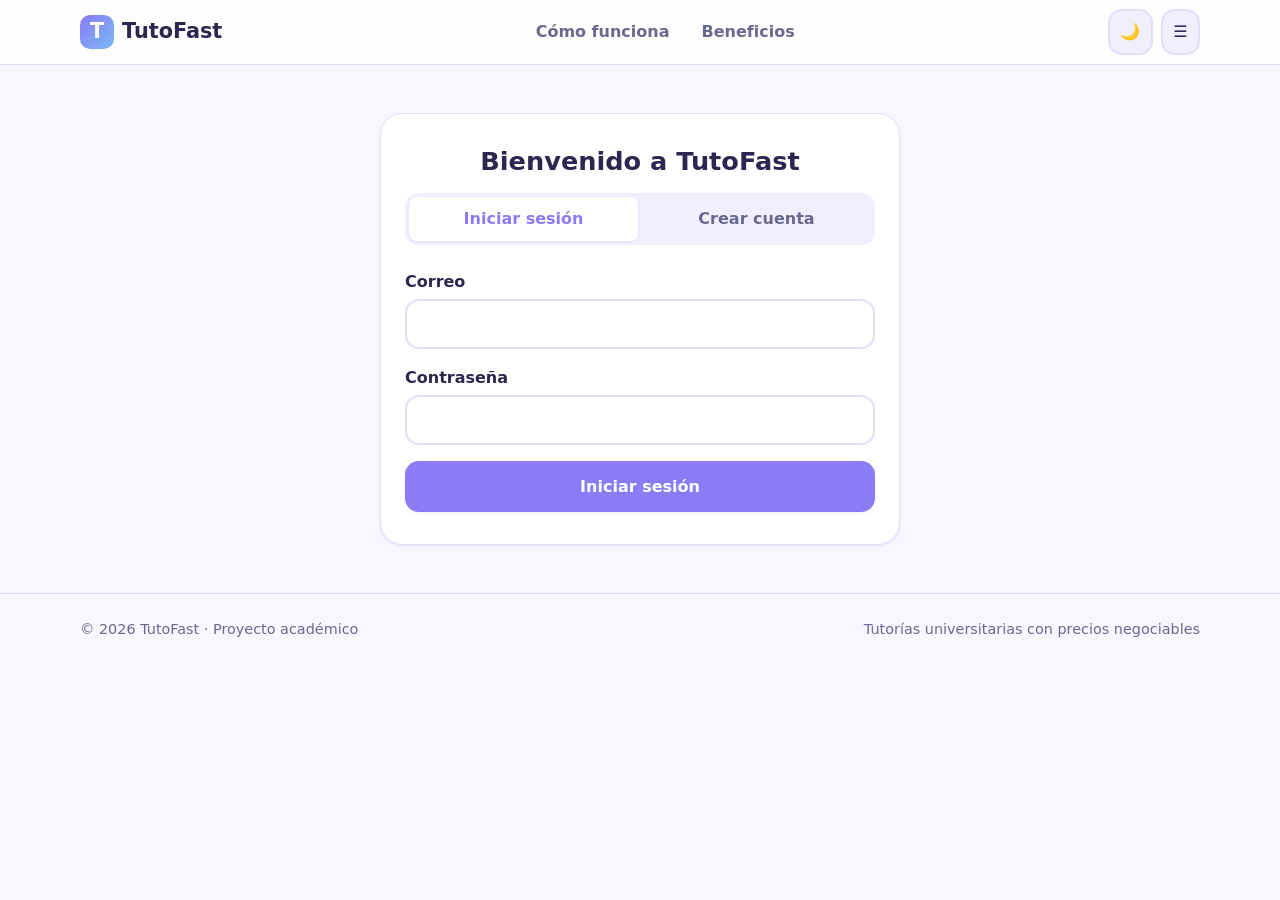
==== frontend/acceso.html @ 6433d2ff "feat(03): auditoría de identidad y frontend de acceso y perfil ServicioAuditoria con consulta filtra" ====
<!DOCTYPE html>
<html lang="es" data-theme="light">
<head>
  <meta charset="UTF-8">
  <meta name="viewport" content="width=device-width, initial-scale=1">
  <title>Acceso · TutoFast</title>
  <link rel="stylesheet" href="css/variables.css">
  <link rel="stylesheet" href="css/estilos.css">
  <script>
    // Aplica el tema guardado antes de pintar para evitar parpadeos.
    (function () {
      var t = localStorage.getItem('tutofast_tema');
      if (t !== 'light' && t !== 'dark') {
        t = window.matchMedia && window.matchMedia('(prefers-color-scheme: dark)').matches ? 'dark' : 'light';
      }
      document.documentElement.setAttribute('data-theme', t);
    })();
  </script>
</head>
<body>
  <header class="navbar" data-encabezado></header>

  <main class="seccion acceso">
    <div class="contenedor acceso__interior">
      <section class="tarjeta acceso__tarjeta" aria-labelledby="acceso-titulo">
        <h1 id="acceso-titulo" class="acceso__titulo">Bienvenido a TutoFast</h1>

        <div class="pestanas" role="tablist" aria-label="Acceso">
          <button class="pestana" type="button" role="tab" id="pestana-ingreso" aria-controls="panel-ingreso" aria-selected="true">Iniciar sesión</button>
          <button class="pestana" type="button" role="tab" id="pestana-registro" aria-controls="panel-registro" aria-selected="false" tabindex="-1">Crear cuenta</button>
        </div>

        <div id="aviso" class="alerta" role="status" hidden></div>

        <!-- Inicio de sesión -->
        <form id="panel-ingreso" class="panel" role="tabpanel" aria-labelledby="pestana-ingreso" novalidate>
          <div class="campo">
            <label for="ingreso-correo">Correo</label>
            <input type="email" id="ingreso-correo" name="correo" autocomplete="email" required>
            <div class="campo__error" data-error-de="correo" hidden></div>
          </div>
          <div class="campo">
            <label for="ingreso-clave">Contraseña</label>
            <input type="password" id="ingreso-clave" name="clave" autocomplete="current-password" required>
            <div class="campo__error" data-error-de="clave" hidden></div>
          </div>
          <button class="btn btn--primario btn--bloque" type="submit">Iniciar sesión</button>
        </form>

        <!-- Registro -->
        <form id="panel-registro" class="panel" role="tabpanel" aria-labelledby="pestana-registro" novalidate hidden>
          <fieldset class="campo selector-rol">
            <legend>Quiero registrarme como</legend>
            <label class="opcion-rol"><input type="radio" name="rol" value="ESTUDIANTE" checked> <span>Estudiante</span></label>
            <label class="opcion-rol"><input type="radio" name="rol" value="TUTOR"> <span>Tutor</span></label>
            <p class="campo__ayuda">Más adelante podrás activar el otro rol desde tu perfil.</p>
          </fieldset>

          <div class="campo">
            <label for="registro-nombre">Nombre completo</label>
            <input type="text" id="registro-nombre" name="nombre" autocomplete="name" maxlength="120" required>
            <div class="campo__error" data-error-de="nombre" hidden></div>
          </div>
          <div class="campo">
            <label for="registro-correo">Correo</label>
            <input type="email" id="registro-correo" name="correo" autocomplete="email" maxlength="120" required>
            <div class="campo__ayuda">Con correo institucional (.edu.co) tu verificación tiene prioridad.</div>
            <div class="campo__error" data-error-de="correo" hidden></div>
          </div>
          <div class="campo">
            <label for="registro-documento">Documento de identidad</label>
            <input type="text" id="registro-documento" name="documento" inputmode="numeric" autocomplete="off" maxlength="15" required>
            <div class="campo__ayuda">Solo números, entre 5 y 15 dígitos.</div>
            <div class="campo__error" data-error-de="documento" hidden></div>
          </div>
          <div class="campo">
            <label for="registro-clave">Contraseña</label>
            <input type="password" id="registro-clave" name="clave" autocomplete="new-password" maxlength="64" required>
            <div class="campo__ayuda">Entre 8 y 64 caracteres, con al menos una letra y un número.</div>
            <div class="campo__error" data-error-de="clave" hidden></div>
          </div>
          <div class="campo" id="campo-semestre">
            <label for="registro-semestre">Semestre actual</label>
            <input type="number" id="registro-semestre" name="semestre" min="1" max="14" inputmode="numeric">
            <div class="campo__error" data-error-de="semestre" hidden></div>
          </div>

          <div class="campo campo--casilla">
            <label class="casilla">
              <input type="checkbox" id="registro-acepta" name="aceptaTratamientoDatos" required>
              <span>Autorizo el tratamiento de mis datos personales conforme a la <strong>Ley 1581 de 2012</strong> y la política de tratamiento de datos de TutoFast.</span>
            </label>
            <div class="campo__error" data-error-de="aceptaTratamientoDatos" hidden></div>
          </div>

          <button class="btn btn--primario btn--bloque" type="submit">Crear cuenta</button>
        </form>
      </section>
    </div>
  </main>

  <footer class="pie">
    <div class="contenedor pie__interior">
      <span>© <span id="anio"></span> TutoFast · Proyecto académico</span>
      <span>Tutorías universitarias con precios negociables</span>
    </div>
  </footer>

  <script type="module" src="js/paginas/acceso.js"></script>
</body>
</html>
---- frontend/css/variables.css ----
/* Tokens de diseño de TutoFast: morado pastel + azul suave. Tema claro por defecto. */
:root {
  --color-primario: #8b7cf6;
  --color-primario-hover: #7566e8;
  --color-primario-suave: #ece9fe;
  --color-secundario: #7ab8f5;
  --color-secundario-suave: #e3f1fd;

  --fondo: #f8f7ff;
  --superficie: #ffffff;
  --superficie-2: #f1effd;
  --borde: #e2defa;
  --texto: #2b2750;
  --texto-suave: #6b6890;
  --texto-sobre-primario: #ffffff;

  --exito: #3fb984;
  --exito-suave: #dcf5ea;
  --advertencia: #e9a43a;
  --advertencia-suave: #fdf0d9;
  --error: #e5617a;
  --error-suave: #fde4e9;
  --info: #5aa6ee;
  --info-suave: #e3f1fd;

  --sombra-sm: 0 1px 3px rgba(80, 64, 160, 0.10);
  --sombra-md: 0 6px 20px rgba(80, 64, 160, 0.12);
  --sombra-lg: 0 16px 40px rgba(80, 64, 160, 0.18);

  --radio-sm: 8px;
  --radio-md: 14px;
  --radio-lg: 22px;

  --espacio-1: 0.25rem;
  --espacio-2: 0.5rem;
  --espacio-3: 0.75rem;
  --espacio-4: 1rem;
  --espacio-5: 1.5rem;
  --espacio-6: 2rem;
  --espacio-7: 3rem;
  --espacio-8: 4.5rem;

  --fuente: system-ui, -apple-system, "Segoe UI", Roboto, "Helvetica Neue", Arial, sans-serif;
  --ancho-max: 1120px;
  --transicion: 0.2s ease;
}

[data-theme="dark"] {
  --color-primario: #a99cff;
  --color-primario-hover: #bdb3ff;
  --color-primario-suave: #2e2a5a;
  --color-secundario: #7fbdf7;
  --color-secundario-suave: #1f3550;

  --fondo: #15132b;
  --superficie: #1f1c3c;
  --superficie-2: #28244b;
  --borde: #38336a;
  --texto: #ece9ff;
  --texto-suave: #a9a5d0;
  --texto-sobre-primario: #1b1740;

  --exito: #5fd0a0;
  --exito-suave: #17382d;
  --advertencia: #f0b95a;
  --advertencia-suave: #3d2f14;
  --error: #f0839a;
  --error-suave: #43202b;
  --info: #7fbdf7;
  --info-suave: #1f3550;

  --sombra-sm: 0 1px 3px rgba(0, 0, 0, 0.4);
  --sombra-md: 0 6px 20px rgba(0, 0, 0, 0.45);
  --sombra-lg: 0 16px 40px rgba(0, 0, 0, 0.55);
}
---- frontend/css/estilos.css ----
/* ===== Base ===== */
*, *::before, *::after { box-sizing: border-box; }

html { scroll-behavior: smooth; }

body {
  margin: 0;
  font-family: var(--fuente);
  line-height: 1.6;
  color: var(--texto);
  background: var(--fondo);
  transition: background var(--transicion), color var(--transicion);
}

img, svg { max-width: 100%; display: block; }
a { color: var(--color-primario); text-decoration: none; }
a:hover { text-decoration: underline; }
h1, h2, h3 { line-height: 1.2; margin: 0 0 var(--espacio-3); }
p { margin: 0 0 var(--espacio-4); }

:focus-visible { outline: 3px solid var(--color-secundario); outline-offset: 2px; }

.contenedor { width: min(100% - 2rem, var(--ancho-max)); margin-inline: auto; }
.seccion { padding-block: var(--espacio-7); }
.texto-suave { color: var(--texto-suave); }
.centrado { text-align: center; }
.solo-lectores {
  position: absolute; width: 1px; height: 1px; overflow: hidden;
  clip: rect(0 0 0 0); white-space: nowrap;
}

/* ===== Navbar ===== */
.navbar {
  position: sticky; top: 0; z-index: 50;
  background: color-mix(in srgb, var(--superficie) 88%, transparent);
  backdrop-filter: blur(8px);
  border-bottom: 1px solid var(--borde);
}
.navbar__interior {
  display: flex; align-items: center; justify-content: space-between;
  gap: var(--espacio-4); min-height: 64px;
}
.navbar__marca {
  display: flex; align-items: center; gap: var(--espacio-2);
  font-weight: 800; font-size: 1.3rem; color: var(--texto);
}
.navbar__marca:hover { text-decoration: none; }
.navbar__logo {
  width: 34px; height: 34px; border-radius: 10px; display: grid; place-items: center;
  color: #fff; font-weight: 800;
  background: linear-gradient(135deg, var(--color-primario), var(--color-secundario));
}
.navbar__enlaces { display: flex; align-items: center; gap: var(--espacio-2); }
.navbar__enlaces a {
  color: var(--texto-suave); padding: var(--espacio-2) var(--espacio-3);
  border-radius: var(--radio-sm); font-weight: 600;
}
.navbar__enlaces a:hover { background: var(--superficie-2); color: var(--texto); text-decoration: none; }
.navbar__acciones { display: flex; align-items: center; gap: var(--espacio-2); }
.navbar__menu { display: none; }

@media (max-width: 720px) {
  .navbar__menu { display: inline-flex; }
  .navbar__enlaces {
    display: none; position: absolute; left: 0; right: 0; top: 64px;
    flex-direction: column; align-items: stretch; padding: var(--espacio-3) 1rem;
    background: var(--superficie); border-bottom: 1px solid var(--borde);
  }
  .navbar__enlaces.abierto { display: flex; }
}

/* ===== Botones ===== */
.btn {
  display: inline-flex; align-items: center; justify-content: center; gap: var(--espacio-2);
  padding: 0.65rem 1.25rem; border-radius: var(--radio-md);
  font: inherit; font-weight: 700; cursor: pointer;
  border: 2px solid transparent; transition: all var(--transicion);
}
.btn:hover { text-decoration: none; transform: translateY(-1px); }
.btn:disabled { opacity: 0.55; cursor: not-allowed; transform: none; }
.btn--primario { background: var(--color-primario); color: var(--texto-sobre-primario); box-shadow: var(--sombra-sm); }
.btn--primario:hover { background: var(--color-primario-hover); box-shadow: var(--sombra-md); }
.btn--secundario { background: var(--color-secundario-suave); color: var(--texto); border-color: var(--color-secundario); }
.btn--secundario:hover { background: var(--color-secundario); }
.btn--borde { background: transparent; color: var(--color-primario); border-color: var(--color-primario); }
.btn--borde:hover { background: var(--color-primario-suave); }
.btn--peligro { background: var(--error); color: #fff; }
.btn--grande { padding: 0.9rem 1.8rem; font-size: 1.05rem; }
.btn--icono { padding: 0.5rem 0.65rem; background: var(--superficie-2); color: var(--texto); border-color: var(--borde); }

/* ===== Tarjetas ===== */
.tarjeta {
  background: var(--superficie); border: 1px solid var(--borde);
  border-radius: var(--radio-lg); padding: var(--espacio-5);
  box-shadow: var(--sombra-sm); transition: box-shadow var(--transicion), transform var(--transicion);
}
.tarjeta--elevable:hover { box-shadow: var(--sombra-md); transform: translateY(-3px); }
.tarjeta__icono {
  width: 48px; height: 48px; border-radius: var(--radio-md); display: grid; place-items: center;
  font-size: 1.5rem; margin-bottom: var(--espacio-3); background: var(--color-primario-suave);
}
.rejilla { display: grid; gap: var(--espacio-5); }
.rejilla--3 { grid-template-columns: repeat(auto-fit, minmax(240px, 1fr)); }
.rejilla--4 { grid-template-columns: repeat(auto-fit, minmax(200px, 1fr)); }

/* ===== Badges ===== */
.badge {
  display: inline-block; padding: 0.2rem 0.7rem; border-radius: 999px;
  font-size: 0.8rem; font-weight: 700;
  background: var(--color-primario-suave); color: var(--color-primario);
}
.badge--exito { background: var(--exito-suave); color: var(--exito); }
.badge--advertencia { background: var(--advertencia-suave); color: var(--advertencia); }
.badge--error { background: var(--error-suave); color: var(--error); }
.badge--info { background: var(--info-suave); color: var(--info); }

/* ===== Alertas en línea ===== */
.alerta {
  padding: var(--espacio-3) var(--espacio-4); border-radius: var(--radio-md);
  border-left: 4px solid var(--info); background: var(--info-suave); margin-bottom: var(--espacio-4);
}
.alerta--exito { border-color: var(--exito); background: var(--exito-suave); }
.alerta--error { border-color: var(--error); background: var(--error-suave); }
.alerta--advertencia { border-color: var(--advertencia); background: var(--advertencia-suave); }

/* ===== Toasts ===== */
.toasts {
  position: fixed; top: 76px; right: 1rem; z-index: 200;
  display: flex; flex-direction: column; gap: var(--espacio-2);
  width: min(360px, calc(100vw - 2rem)); pointer-events: none;
}
.toast {
  pointer-events: auto; display: flex; align-items: flex-start; gap: var(--espacio-3);
  padding: var(--espacio-3) var(--espacio-4); border-radius: var(--radio-md);
  background: var(--superficie); border: 1px solid var(--borde); border-left-width: 5px;
  box-shadow: var(--sombra-lg); animation: toast-entrada 0.25s ease;
}
.toast--exito { border-left-color: var(--exito); }
.toast--error { border-left-color: var(--error); }
.toast--advertencia { border-left-color: var(--advertencia); }
.toast--info { border-left-color: var(--info); }
.toast__texto { flex: 1; }
.toast__cerrar { background: none; border: 0; color: var(--texto-suave); cursor: pointer; font-size: 1.2rem; line-height: 1; }
.toast--saliendo { opacity: 0; transform: translateX(20px); transition: all 0.25s ease; }
@keyframes toast-entrada { from { opacity: 0; transform: translateX(20px); } to { opacity: 1; transform: none; } }

/* ===== Modales ===== */
.modal-fondo {
  position: fixed; inset: 0; z-index: 150; display: none;
  align-items: center; justify-content: center; padding: 1rem;
  background: rgba(20, 16, 50, 0.55);
}
.modal-fondo.abierto { display: flex; }
.modal {
  width: min(520px, 100%); max-height: 90vh; overflow: auto;
  background: var(--superficie); border-radius: var(--radio-lg);
  padding: var(--espacio-5); box-shadow: var(--sombra-lg); border: 1px solid var(--borde);
}
.modal__cabecera { display: flex; justify-content: space-between; align-items: center; margin-bottom: var(--espacio-4); }
.modal__cabecera h2 { margin: 0; font-size: 1.3rem; }
.modal__pie { display: flex; justify-content: flex-end; gap: var(--espacio-2); margin-top: var(--espacio-5); }

/* ===== Formularios ===== */
.campo { margin-bottom: var(--espacio-4); }
.campo label { display: block; font-weight: 700; margin-bottom: var(--espacio-1); }
.campo__ayuda { font-size: 0.85rem; color: var(--texto-suave); margin-top: var(--espacio-1); }
.campo__error { font-size: 0.85rem; color: var(--error); margin-top: var(--espacio-1); }
input[type="text"], input[type="email"], input[type="password"], input[type="number"],
input[type="search"], input[type="date"], input[type="datetime-local"], select, textarea {
  width: 100%; padding: 0.65rem 0.9rem; font: inherit; color: var(--texto);
  background: var(--superficie); border: 2px solid var(--borde); border-radius: var(--radio-md);
  transition: border-color var(--transicion), box-shadow var(--transicion);
}
input:focus, select:focus, textarea:focus {
  outline: none; border-color: var(--color-primario);
  box-shadow: 0 0 0 4px var(--color-primario-suave);
}
input.invalido, select.invalido, textarea.invalido { border-color: var(--error); }
textarea { min-height: 110px; resize: vertical; }

/* ===== Portada ===== */
.hero {
  padding-block: var(--espacio-8) var(--espacio-7);
  background:
    radial-gradient(circle at 15% 20%, var(--color-primario-suave), transparent 45%),
    radial-gradient(circle at 85% 10%, var(--color-secundario-suave), transparent 45%);
}
.hero__interior { display: grid; gap: var(--espacio-6); align-items: center; grid-template-columns: 1.1fr 0.9fr; }
.hero h1 { font-size: clamp(2rem, 5vw, 3.3rem); font-weight: 800; }
.hero h1 span {
  background: linear-gradient(90deg, var(--color-primario), var(--color-secundario));
  -webkit-background-clip: text; background-clip: text; color: transparent;
}
.hero__texto { font-size: 1.15rem; color: var(--texto-suave); max-width: 52ch; }
.hero__acciones { display: flex; flex-wrap: wrap; gap: var(--espacio-3); margin-top: var(--espacio-5); }
.hero__demo { display: grid; gap: var(--espacio-3); }
.oferta { display: flex; justify-content: space-between; align-items: center; gap: var(--espacio-3); }
.oferta strong { font-size: 1.15rem; }
.pasos { counter-reset: paso; }
.paso::before {
  counter-increment: paso; content: counter(paso);
  display: grid; place-items: center; width: 36px; height: 36px; border-radius: 50%;
  margin-bottom: var(--espacio-3); font-weight: 800;
  color: var(--texto-sobre-primario); background: var(--color-primario);
}
.estado-api { display: inline-flex; align-items: center; gap: var(--espacio-2); font-size: 0.9rem; }
.punto { width: 10px; height: 10px; border-radius: 50%; background: var(--texto-suave); }
.punto--ok { background: var(--exito); }
.punto--fallo { background: var(--error); }

.pie { border-top: 1px solid var(--borde); padding-block: var(--espacio-5); color: var(--texto-suave); font-size: 0.9rem; }
.pie__interior { display: flex; flex-wrap: wrap; justify-content: space-between; gap: var(--espacio-3); }

@media (max-width: 820px) {
  .hero__interior { grid-template-columns: 1fr; }
  .hero { padding-block: var(--espacio-7) var(--espacio-6); }
}

@media (prefers-reduced-motion: reduce) {
  * { transition: none !important; animation: none !important; scroll-behavior: auto !important; }
}

/* ===== Utilidades de módulo 03 ===== */
[hidden] { display: none !important; }
.btn--bloque { width: 100%; }
fieldset { border: 0; padding: 0; margin: 0; min-width: 0; }
legend { font-weight: 700; padding: 0; margin-bottom: var(--espacio-2); }
input[type="checkbox"], input[type="radio"] { accent-color: var(--color-primario); width: 1.1rem; height: 1.1rem; flex: none; }

/* Encabezado autenticado */
.navbar__rol select { width: auto; padding: 0.4rem 0.7rem; border-radius: var(--radio-md); font-weight: 600; }
.navbar__usuario {
  max-width: 12ch; overflow: hidden; text-overflow: ellipsis; white-space: nowrap;
  font-weight: 700; color: var(--texto-suave);
}
.navbar__salir, .navbar__ingresar { padding: 0.45rem 0.9rem; }
@media (max-width: 720px) {
  .navbar__usuario { display: none; }
}

/* Acceso */
.acceso__interior { display: flex; justify-content: center; }
.acceso__tarjeta { width: min(520px, 100%); padding: var(--espacio-6) var(--espacio-5); }
.acceso__titulo { font-size: 1.6rem; text-align: center; margin-bottom: var(--espacio-4); }
.pestanas {
  display: grid; grid-template-columns: 1fr 1fr; gap: var(--espacio-1); padding: var(--espacio-1);
  background: var(--superficie-2); border-radius: var(--radio-md); margin-bottom: var(--espacio-5);
}
.pestana {
  padding: 0.6rem 0.5rem; border: 0; border-radius: var(--radio-sm); cursor: pointer;
  font: inherit; font-weight: 700; color: var(--texto-suave); background: transparent;
  transition: all var(--transicion);
}
.pestana:hover { color: var(--texto); }
.pestana[aria-selected="true"] { background: var(--superficie); color: var(--color-primario); box-shadow: var(--sombra-sm); }
.selector-rol { display: flex; flex-wrap: wrap; gap: var(--espacio-3); }
.selector-rol legend { width: 100%; }
.selector-rol .campo__ayuda { width: 100%; margin: 0; }
.opcion-rol {
  display: inline-flex; align-items: center; gap: var(--espacio-2); flex: 1 1 140px; cursor: pointer;
  padding: 0.65rem 0.9rem; border: 2px solid var(--borde); border-radius: var(--radio-md); font-weight: 600;
  transition: border-color var(--transicion), background var(--transicion);
}
.opcion-rol:has(input:checked) { border-color: var(--color-primario); background: var(--color-primario-suave); }
.casilla { display: flex; align-items: flex-start; gap: var(--espacio-2); cursor: pointer; margin-bottom: var(--espacio-2); }
.casilla input { margin-top: 0.2rem; }
.campo--casilla { padding: var(--espacio-3); border-radius: var(--radio-md); background: var(--superficie-2); }
.campo--casilla .casilla { margin: 0; font-weight: 400; }

/* Perfil */
.perfil { max-width: 820px; }
.perfil > h1 { margin-bottom: var(--espacio-5); }
.perfil__secciones { display: grid; gap: var(--espacio-5); margin-block: var(--espacio-5); }
#contenido > .tarjeta + .tarjeta, #contenido > .perfil__secciones + .tarjeta { margin-top: var(--espacio-5); }
.datos { display: grid; grid-template-columns: repeat(auto-fit, minmax(220px, 1fr)); gap: var(--espacio-4); margin: 0; }
.datos dt { font-size: 0.8rem; font-weight: 700; text-transform: uppercase; letter-spacing: 0.04em; color: var(--texto-suave); }
.datos dd { margin: 0; font-weight: 600; word-break: break-word; }
.fila-badges { display: flex; flex-wrap: wrap; gap: var(--espacio-2); }
.rejilla-form { display: grid; grid-template-columns: repeat(auto-fit, minmax(220px, 1fr)); gap: 0 var(--espacio-4); }
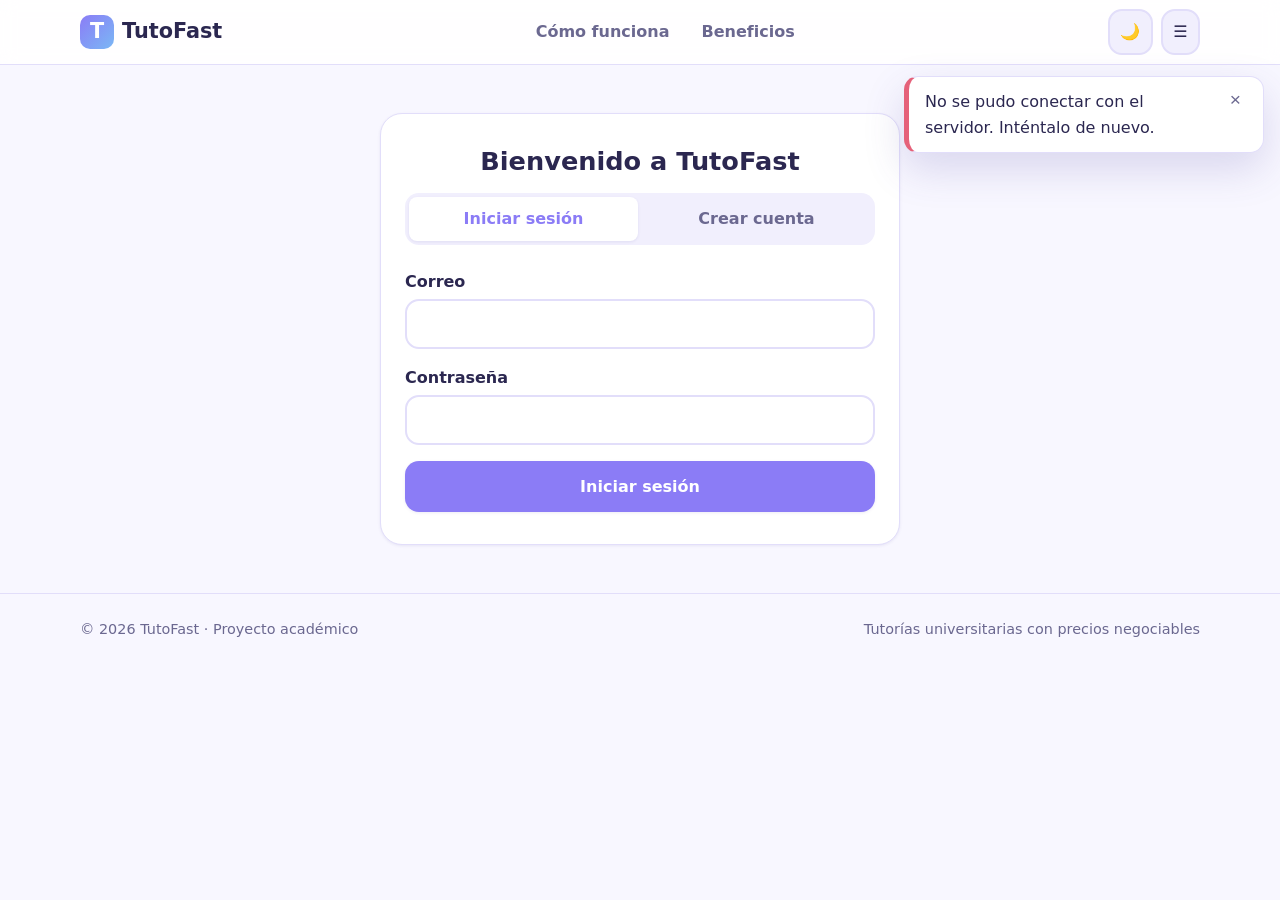
==== commit 425f0220: "feat(05): catálogos académicos, comisión y panel de administración Backend: - ServicioCatalogo: gest" ====
--- a/frontend/acceso.html
+++ b/frontend/acceso.html
@@ -79,6 +79,22 @@
             <div class="campo__ayuda">Entre 8 y 64 caracteres, con al menos una letra y un número.</div>
             <div class="campo__error" data-error-de="clave" hidden></div>
           </div>
+          <fieldset class="campo" id="campos-academicos">
+            <legend>Tu programa académico <span class="texto-suave">(opcional)</span></legend>
+            <div class="campo">
+              <label for="registro-universidad">Universidad</label>
+              <select id="registro-universidad" name="universidadId"><option value="">Cargando…</option></select>
+            </div>
+            <div class="campo">
+              <label for="registro-facultad">Facultad</label>
+              <select id="registro-facultad" name="facultadId" disabled><option value="">Selecciona una facultad</option></select>
+            </div>
+            <div class="campo">
+              <label for="registro-programa">Programa académico</label>
+              <select id="registro-programa" name="programaId" disabled><option value="">Selecciona un programa</option></select>
+              <div class="campo__error" data-error-de="programaId" hidden></div>
+            </div>
+          </fieldset>
           <div class="campo" id="campo-semestre">
             <label for="registro-semestre">Semestre actual</label>
             <input type="number" id="registro-semestre" name="semestre" min="1" max="14" inputmode="numeric">
--- a/frontend/css/estilos.css
+++ b/frontend/css/estilos.css
@@ -277,3 +277,125 @@
 .datos dd { margin: 0; font-weight: 600; word-break: break-word; }
 .fila-badges { display: flex; flex-wrap: wrap; gap: var(--espacio-2); }
 .rejilla-form { display: grid; grid-template-columns: repeat(auto-fit, minmax(220px, 1fr)); gap: 0 var(--espacio-4); }
+
+/* ===== Campana de notificaciones (encabezado) ===== */
+.campana { position: relative; }
+.campana__boton { position: relative; }
+.campana__insignia {
+  position: absolute; top: -6px; right: -6px; min-width: 1.25rem; height: 1.25rem; padding: 0 0.3rem;
+  display: grid; place-items: center; border-radius: 999px;
+  background: var(--error); color: var(--texto-sobre-primario);
+  font-size: 0.7rem; font-weight: 800; line-height: 1;
+  border: 2px solid var(--superficie);
+}
+.campana__insignia[hidden] { display: none; }
+.campana__panel {
+  position: absolute; right: 0; top: calc(100% + var(--espacio-2)); z-index: 60;
+  width: min(380px, 92vw); max-height: min(70vh, 480px); overflow: auto;
+  background: var(--superficie); color: var(--texto);
+  border: 1px solid var(--borde); border-radius: var(--radio-md); box-shadow: var(--sombra-lg);
+}
+.campana__panel[hidden] { display: none; }
+.campana__cabecera {
+  display: flex; justify-content: space-between; align-items: center; gap: var(--espacio-3);
+  padding: var(--espacio-3) var(--espacio-4); border-bottom: 1px solid var(--borde);
+}
+.campana__accion {
+  background: none; border: 0; padding: 0; cursor: pointer; font: inherit; font-size: 0.85rem; font-weight: 700;
+  color: var(--color-primario);
+}
+.campana__accion:hover:not(:disabled) { text-decoration: underline; }
+.campana__accion:disabled { color: var(--texto-suave); cursor: default; opacity: 0.7; }
+.campana__lista { list-style: none; margin: 0; padding: 0; }
+.campana__vacio { margin: 0; padding: var(--espacio-5) var(--espacio-4); text-align: center; }
+.campana__pie {
+  display: block; padding: var(--espacio-3) var(--espacio-4); text-align: center; font-weight: 700;
+  border-top: 1px solid var(--borde);
+}
+.campana__pie:hover { background: var(--superficie-2); text-decoration: none; }
+@media (max-width: 720px) {
+  .campana { position: static; } /* el panel se ancla al encabezado y no se sale de la pantalla */
+  .campana__panel { left: 0.5rem; right: 0.5rem; width: auto; top: calc(100% + 4px); }
+}
+
+/* Notificación (campana y perfil) */
+.notificacion { border-bottom: 1px solid var(--borde); }
+.notificacion:last-child { border-bottom: 0; }
+.notificacion__cuerpo {
+  display: grid; gap: 0.15rem; width: 100%; text-align: left; cursor: pointer;
+  padding: var(--espacio-3) var(--espacio-4) var(--espacio-3) calc(var(--espacio-4) + 0.9rem);
+  background: transparent; color: var(--texto); border: 0; font: inherit; position: relative;
+}
+.notificacion__cuerpo:hover { background: var(--superficie-2); }
+.notificacion__titulo { font-weight: 600; }
+.notificacion--no-leida .notificacion__titulo { font-weight: 800; }
+.notificacion--no-leida .notificacion__cuerpo { background: var(--color-primario-suave); }
+.notificacion--no-leida .notificacion__cuerpo:hover { background: var(--superficie-2); }
+.notificacion--no-leida .notificacion__cuerpo::before {
+  content: ""; position: absolute; left: var(--espacio-4); top: 1.1rem;
+  width: 0.55rem; height: 0.55rem; border-radius: 50%; background: var(--color-primario);
+}
+.notificacion__mensaje { color: var(--texto-suave); font-size: 0.9rem; }
+.notificacion__fecha { color: var(--texto-suave); font-size: 0.78rem; }
+
+/* Perfil: notificaciones y soportes de verificación */
+.lista-notificaciones {
+  list-style: none; margin: var(--espacio-4) 0 0; padding: 0;
+  border: 1px solid var(--borde); border-radius: var(--radio-md); overflow: hidden; background: var(--superficie);
+}
+.lista-notificaciones:empty { display: none; }
+.barra-acciones { display: flex; flex-wrap: wrap; align-items: center; justify-content: space-between; gap: var(--espacio-3); }
+.barra-acciones .casilla { margin: 0; }
+.soportes { list-style: none; margin: var(--espacio-4) 0 0; padding: 0; display: grid; gap: var(--espacio-3); }
+.soporte {
+  display: grid; gap: var(--espacio-2); padding: var(--espacio-3) var(--espacio-4);
+  border: 1px solid var(--borde); border-radius: var(--radio-md); background: var(--superficie-2);
+}
+.soporte__cabecera { display: flex; flex-wrap: wrap; justify-content: space-between; align-items: center; gap: var(--espacio-2); }
+.soporte__nombre { font-weight: 700; word-break: break-word; }
+.soporte__meta { font-size: 0.85rem; color: var(--texto-suave); }
+.soporte__observacion { font-size: 0.9rem; }
+.btn--pequeno { padding: 0.35rem 0.8rem; font-size: 0.85rem; }
+input[type="file"] {
+  width: 100%; padding: 0.5rem; border: 1px dashed var(--borde); border-radius: var(--radio-md);
+  background: var(--superficie); color: var(--texto); font: inherit;
+}
+
+/* ===== Asignaturas del tutor ===== */
+.asignaturas { display: grid; gap: var(--espacio-1); max-height: 220px; overflow-y: auto; margin-bottom: var(--espacio-2); }
+.asignaturas .casilla { margin: 0; }
+.fila-badges .badge { display: inline-flex; align-items: center; gap: var(--espacio-2); list-style: none; }
+ul.fila-badges { margin: var(--espacio-2) 0 0; padding: 0; }
+.badge__quitar {
+  border: 0; background: transparent; color: inherit; cursor: pointer; font: inherit; font-weight: 800;
+  line-height: 1; padding: 0 0.1rem;
+}
+.badge__quitar:hover { color: var(--error); }
+
+/* ===== Panel de administración ===== */
+.admin { max-width: 1040px; }
+.admin > h1 { margin-bottom: var(--espacio-5); }
+.pestanas--admin { grid-template-columns: repeat(auto-fit, minmax(120px, 1fr)); }
+.admin__panel { display: grid; gap: var(--espacio-5); }
+.admin__barra { display: flex; flex-wrap: wrap; align-items: flex-end; gap: var(--espacio-3); }
+.admin__barra .campo { margin: 0; flex: 1 1 180px; }
+.tabla-contenedor { overflow-x: auto; border: 1px solid var(--borde); border-radius: var(--radio-md); }
+.tabla { width: 100%; border-collapse: collapse; font-size: 0.92rem; }
+.tabla th, .tabla td { padding: 0.6rem 0.8rem; text-align: left; border-bottom: 1px solid var(--borde); vertical-align: top; }
+.tabla th { background: var(--superficie-2); font-size: 0.78rem; text-transform: uppercase; letter-spacing: 0.04em; color: var(--texto-suave); }
+.tabla tr:last-child td { border-bottom: 0; }
+.tabla td.acciones { white-space: nowrap; }
+.tabla .inactivo { color: var(--texto-suave); text-decoration: line-through; }
+.badge--prioridad { background: var(--advertencia-suave); color: var(--texto); border: 1px solid var(--advertencia); }
+.cola { list-style: none; margin: 0; padding: 0; display: grid; gap: var(--espacio-3); }
+.cola__item {
+  display: grid; gap: var(--espacio-2); padding: var(--espacio-4);
+  border: 1px solid var(--borde); border-radius: var(--radio-md); background: var(--superficie-2);
+}
+.cola__item--prioridad { border-color: var(--advertencia); }
+.cola__cabecera { display: flex; flex-wrap: wrap; justify-content: space-between; align-items: center; gap: var(--espacio-2); }
+.cola__acciones { display: flex; flex-wrap: wrap; gap: var(--espacio-2); align-items: center; }
+.cola__acciones input[type="text"] { flex: 1 1 220px; }
+.paginacion { display: flex; align-items: center; justify-content: space-between; gap: var(--espacio-3); }
+.comision-actual { font-size: 2.2rem; font-weight: 800; color: var(--color-primario); line-height: 1; }
+.admin__formulario { display: grid; grid-template-columns: repeat(auto-fit, minmax(180px, 1fr)); gap: 0 var(--espacio-4); align-items: end; }
